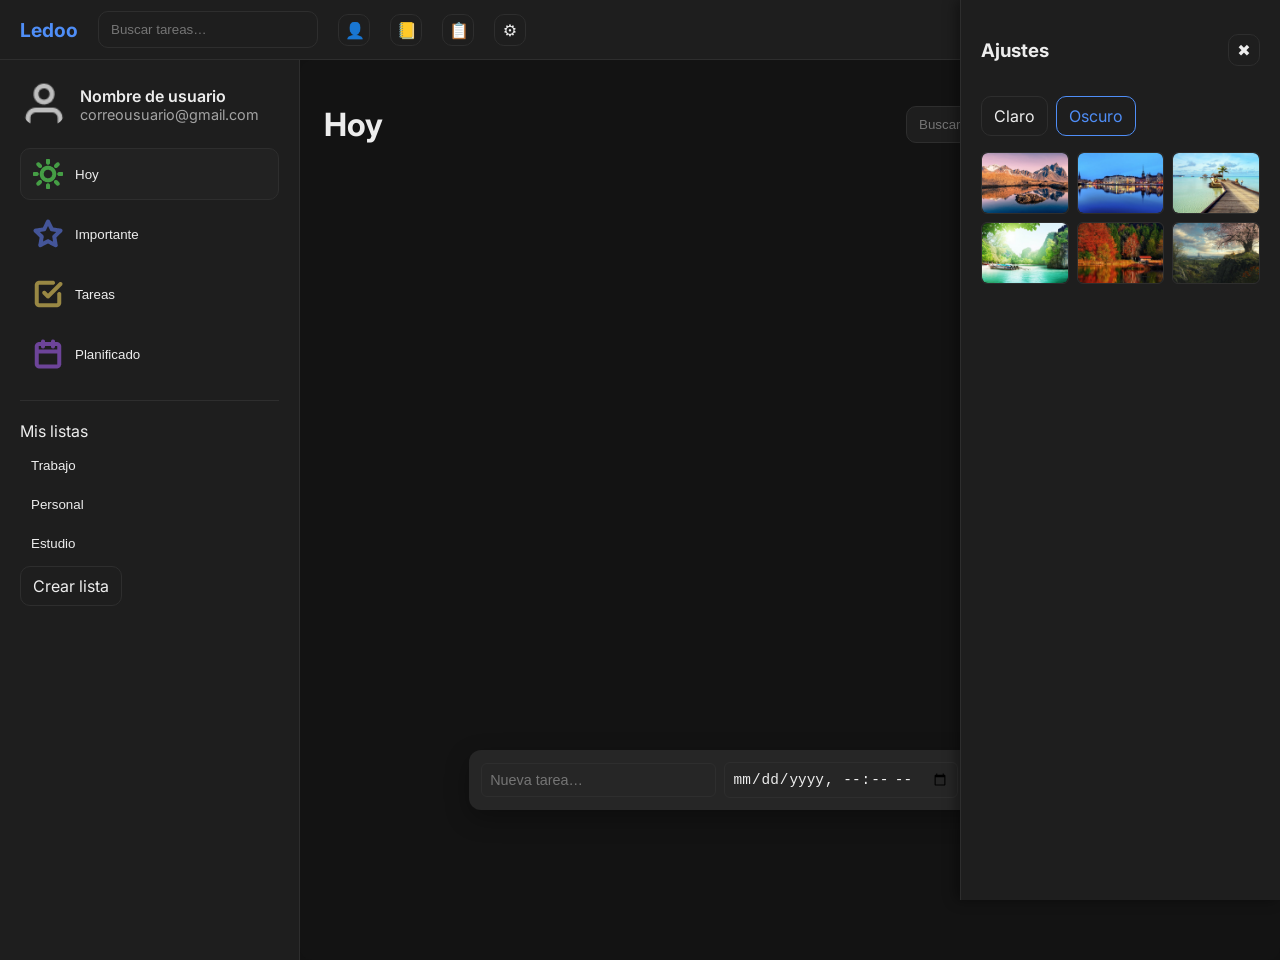
==== public/index.html @ b0784b48 "Reestructuración de carpetas, archivos, y preparación para migrar 1 / Reasignación de mediaqueries, " ====
<!DOCTYPE html>
<html lang="es">
<head>
  <meta charset="utf-8" />
  <meta name="viewport" content="width=device-width, initial-scale=1" />
  <title>Ledoo — Lista de tareas</title>
  <link rel="preconnect" href="https://fonts.googleapis.com">
  <link href="https://fonts.googleapis.com/css2?family=Inter:wght@400;600&display=swap" rel="stylesheet">
  <!-- Global variables y resets -->
  <link rel="stylesheet" href="../src/assets/styles/global.css">

  <!-- Tipografías -->
  <link rel="stylesheet" href="../src/assets/styles/fonts.css">

  <!-- Animaciones -->
  <link rel="stylesheet" href="../src/assets/styles/animations.css">

  <!-- Layout dividido -->
  <link rel="stylesheet" href="../src/assets/styles/layout/topbar.css">
  <link rel="stylesheet" href="../src/assets/styles/layout/sidebar.css">
  <link rel="stylesheet" href="../src/assets/styles/layout/main.css">
  <link rel="stylesheet" href="../src/assets/styles/layout/tasks.css">
  <link rel="stylesheet" href="../src/assets/styles/layout/panels.css">
  <link rel="stylesheet" href="../src/assets/styles/layout/settings.css">

  <!-- Media queries -->
  <link rel="stylesheet" href="../src/assets/styles/media/mediaPhone.css">
  <link rel="stylesheet" href="../src/assets/styles/media/mediaTablet.css">
  <link rel="stylesheet" href="../src/assets/styles/media/mediaLaptop.css">
  <link rel="stylesheet" href="../src/assets/styles/media/mediaDesktop.css">
  <link rel="stylesheet" href="styles/media/mediaLargeMonitor.css">
</head>
<body class="theme-dark">
  <div id="app">
    <!-- Topbar -->
    <header class="topbar" aria-label="Barra superior">
      <span class="logo">Ledoo</span>
      <label class="search">
        <input type="search" placeholder="Buscar tareas…" />
      </label>
      <button class="btn-icon" data-panel="panel-perfil" aria-label="panel-perfil">👤</button>
      <button class="btn-icon" data-panel="panel-secciones-principales" aria-label="panel-secciones-principales">📒</button>
      <button class="btn-icon" data-panel="panel-secciones-personales" aria-label="panel-secciones-personales">📋</button>
      <!-- Botón hamburguesa -->
      <button class="btn-icon setting" data-panel="settings-panel" aria-label="Abrir ajustes">⚙️</button>
    </header>

    <!-- Paneles contextuales debajo del topbar -->
    <aside class="context-panel" id="panel-perfil">
      <div class="panel-header">
        <h3>Perfil</h3>
        <div class="panel-options">
          <button class="btn-outline">Cerrar sesión</button>
          <button class="btn-icon close-panel" aria-label="Cerrar">✖</button>
        </div>
      </div>
      <div class="panel-body">
        <img src="../src/assets/images/icons/User.png" alt="Icono de perfil de usuario">
        <div class="panel-content">
          <p>Nombre de usuario</p>
          <p>correousuario@gmail.com</p>
    </aside>

    <aside class="context-panel" id="panel-secciones-principales">
      <div class="panel-header">
        <h3>Secciones principales</h3>
        <div class="panel-options">
          <button class="btn-icon close-panel" aria-label="Cerrar">✖</button>
        </div>
      </div>
      <div class="panel-body">
        <button class="btn-outline"><img src="../src/assets/images/icons/Sun.png" alt="Icono de sección para hoy"><p>Hoy</p></button>
        <button class="btn-outline"><img src="../src/assets/images/icons/Star.png" alt="Icono de sección para hoy"><p>Importante</p></button>
        <button class="btn-outline"><img src="../src/assets/images/icons/CheckSquare.png" alt="Icono de sección para hoy"><p>Tareas</p></button>
        <button class="btn-outline"><img src="../src/assets/images/icons/Calendar.png" alt="Icono de sección para hoy"><p>Planificado</p></button>
      </div>
    </aside>

    <aside class="context-panel" id="panel-secciones-personales">
      <div class="panel-header">
        <h3>Secciones personales</h3>
        <button class="btn-outline create-list" aria-label="CrearLista">Crear lista</button>
        <button class="btn-icon close-panel" aria-label="Cerrar">✖</button>
      </div>
      <div class="panel-body">
        <button class="btn-outline">Estudio</button>
        <button class="btn-outline">Trabajo</button>
        <button class="btn-outline">Personal</button>
      </div>
    </aside>

    <!-- Sidebar -->
    <aside class="sidebar" aria-label="Barra lateral">
      <div class="user-card">
        <img src="../src/assets/images/icons/User.png" alt="Icono de perfil de usuario">
        <div class="user-info">
          <div class="user-name">Nombre de usuario</div>
          <div class="user-email">correousuario@gmail.com</div>
        </div>
      </div>

      <nav class="nav-sections" aria-label="Secciones">
        <button class="nav-item is-active">
          <img src="../src/assets/images/icons/Sun.png" alt="Icono de sección para hoy">
          <span>Hoy</span>
        </button>
        <button class="nav-item">
          <img src="../src/assets/images/icons/Star.png" alt="Icono de sección para importante">
          <span>Importante</span>
        </button>
        <button class="nav-item">
          <img src="../src/assets/images/icons/CheckSquare.png" alt="Icono de sección para tareas">
          <span>Tareas</span>
        </button>
        <button class="nav-item">
          <img src="../src/assets/images/icons/Calendar.png" alt="Icono de sección para planificado">
          <span>Planificado</span>
        </button>
      </nav>

      <div class="divider" role="separator"></div>

      <div class="lists">
        <div class="lists-header">
          <span>Mis listas</span>
        </div>
        <ul class="list-group">
          <li><button class="list-item">Trabajo</button></li>
          <li><button class="list-item">Personal</button></li>
          <li><button class="list-item">Estudio</button></li>
          <button class="btn-outline create-list" aria-label="CrearLista">Crear lista</button>
        </ul>
      </div>
    </aside>

    <!-- Main content -->
    <main class="main" aria-label="Contenido principal">
      <header class="main-header">
        <h1>Hoy</h1>
        <div class="actions">
          <label class="search">
            <span class="sr-only">Buscar tareas</span>
            <input type="search" placeholder="Buscar tareas…" />
          </label>
          <button class="btn" aria-label="Nueva tarea">Nueva tarea</button>
        </div>
      </header>

      <section class="tasks" aria-label="Lista de tareas">
        <!-- Aquí se insertan las tareas dinámicas -->
      </section>
      <form class="task-form">
        <input type="text" class="task-input" placeholder="Nueva tarea…" required />
        <input type="datetime-local" class="task-date" />
        <label class="task-important">
          <input type="checkbox" />
          Importante
        </label>
        <button type="submit">Agregar</button>
      </form>
    </main>
  </div>

  <!-- Panel de ajustes hamburguesa -->
  <aside class="settings-panel open" id="settings-panel" aria-label="Ajustes">
    <div class="settings-header">
      <h3>Ajustes</h3>
      <button class="btn-icon close-settings" aria-label="Cerrar ajustes">✖</button>
    </div>
    <div class="section-actions">
      <button class="btn-outline">Claro</button>
      <button class="btn-outline is-active">Oscuro</button>
    </div>
    <div class="wallpaper-grid">
      <button class="wallpaper-card"><img src="../src/assets/images/themes/Fondo1.png" alt="Montaña" /></button>
      <button class="wallpaper-card"><img src="../src/assets/images/themes/Fondo2.png" alt="Ciudad" /></button>
      <button class="wallpaper-card"><img src="../src/assets/images/themes/Fondo3.png" alt="Costa" /></button>
      <button class="wallpaper-card"><img src="../src/assets/images/themes/Fondo4.png" alt="Lago" /></button>
      <button class="wallpaper-card"><img src="../src/assets/images/themes/Fondo5.png" alt="Bosque" /></button>
      <button class="wallpaper-card"><img src="../src/assets/images/themes/Fondo6.png" alt="Valle" /></button>
    </div>
  </aside>

  <!-- Scripts -->
  <script type="module" src="../src/assets/scripts/tasks/task-init.js"></script>
  <script type="module" src="../src/assets/scripts/tasks/task-create.js"></script>
  <script type="module" src="../src/assets/scripts/tasks/task-storage.js"></script>
  <script type="module" src="../src/assets/scripts/settings/panel-init.js"></script>
  <script type="module" src="../src/assets/scripts/settings/panel-manager.js"></script>
  <script type="module" src="../src/assets/scripts/settings/settings.js"></script>
  <script type="module" src="../src/assets/scripts/settings/appearance.js"></script>
</body>
</html>
---- src/assets/styles/global.css ----
:root {
    --bg: #121212;
    --surface: #1E1E1E;
    --surface-2: #262626;
    --text: #EDEDED;
    --muted: #A3A3A3;
    --primary: #4F8EF7;
    --accent: #7DD3FC;
    --success: #34D399;
    --danger: #F87171;
    --warning: #FBBF24;
    --border: #2E2E2E;
    --shadow: 0 8px 24px rgba(0,0,0,0.3);
    --radius: 12px;
    --space: 16px;
}

* { box-sizing: border-box }
html, body { height: 100% }
body {
    margin: 0;
    font-family: Inter, system-ui, -apple-system, Segoe UI, Roboto, "Helvetica Neue", Arial, sans-serif;
    background: var(--bg);
    color: var(--text);
}

#app {
    display: grid;
    grid-template-columns: 300px 1fr;
    grid-template-rows: auto 1fr;
    height: 100vh;
}

.sr-only {
    position: absolute!important;
    width: 1px!important;
    height: 1px!important;
    padding: 0!important;
    margin: -1px!important;
    overflow: hidden!important;
    clip: rect(0,0,0,0)!important;
    border: 0!important;
}
---- src/assets/styles/layout/topbar.css ----
/* Topbar */
.topbar {
    grid-column: 1 / -1;
    height: 60px;
    background: var(--surface);
    border-bottom: 1px solid var(--border);
    display: flex;
    align-items: center;
    justify-content: start;
    padding: 0 20px;
    gap: 20px;
}

.logo {
    font-weight: 700;
    font-size: 1.2rem;
    color: var(--primary);
}

.search input {
    width: 300px;
    padding: 8px 12px;
    border-radius: 8px;
    border: 1px solid var(--border);
    background: var(--surface-2);
    color: var(--text);
}
---- src/assets/styles/layout/sidebar.css ----
/* Sidebar */
.sidebar {
    background: var(--surface);
    border-right: 1px solid var(--border);
    padding: 20px;
    display: flex;
    flex-direction: column;
    gap: 20px;
}

.user-card {
    display: grid;
    grid-template-columns: 48px 1fr;
    gap: 12px;
    align-items: center;
}

.user-card img {
    width: 48px;
    height: 48px;
    border-radius: 50%;
}

.user-name {
    font-weight: 600;
}

.user-email {
    color: var(--muted);
    font-size: 0.9rem;
}

.nav-sections {
    display: flex;
    flex-direction: column;
    gap: 8px;
}

.nav-item {
    width: 100%;
    display: flex;
    align-items: center;
    gap: 12px;
    padding: 10px 12px;
    border-radius: 10px;
    background: transparent;
    color: var(--text);
    border: 1px solid transparent;
    cursor: pointer;
}

.nav-item:hover {
    background: var(--surface-2);
}

.nav-item.is-active {
    border-color: var(--border);
    background: #222;
}

.divider {
    height: 1px;
    background: var(--border);
}

.lists-header {
    display: flex;
    align-items: center;
    justify-content: space-between;
    margin-bottom: 8px;
}

.list-group {
    list-style: none;
    padding: 0;
    margin: 0;
    display: grid;
    gap: 6px;
}
.list-item {
    width: 100%;
    text-align: left;
    background: transparent;
    border: 1px solid transparent;
    color: var(--text);
    padding: 8px 10px;
    border-radius: 8px;
    cursor: pointer;
}
.list-item:hover { background: var(--surface-2) }
---- src/assets/styles/layout/main.css ----
.main {
    padding: 24px;
    display: flex;
    flex-direction: column;
    gap: 24px;
    background-color: rgba(36, 35, 35, 0.1); /* capa oscura semitransparente */
    background-blend-mode: multiply;
    border-radius: var(--radius);
    position: relative;
}

.main-header {
    display: flex;
    align-items: center;
    justify-content: space-between;
}

.actions {
    display: flex;
    align-items: center;
    gap: 12px;
}

.search input {
    background: var(--surface);
    border: 1px solid var(--border);
    color: var(--text);
    padding: 10px 12px;
    border-radius: 10px;
    width: 260px;
}

.btn, .btn-outline, .btn-icon {
    font: inherit;
    cursor: pointer;
    border-radius: 10px;
    text-align: center;
}

.btn {
    background: var(--primary);
    color: white;
    border: none;
    padding: 10px 14px;
}

.btn-icon {
    z-index: 4;
}

.btn-outline {
    width: max-content;
    height: 40px;
    background: transparent;
    border: 1px solid var(--border);
    color: var(--text);
    padding: 8px 12px;
}

.btn-outline.is-active { border-color: var(--primary); color: var(--primary) }
.btn-icon {
    width: 32px; height: 32px;
    display: grid; place-items: center;
    background: var(--surface);
    border: 1px solid var(--border);
    color: var(--text);
}
---- src/assets/styles/layout/tasks.css ----
.tasks {
    display: grid;
    gap: 10px;
}
.task {
    display: flex;
    align-items: center;
    gap: 12px;
    padding: 12px;
    border: 1px solid var(--border);
    border-radius: var(--radius);
    background: var(--surface);
    box-shadow: var(--shadow);
}
.task-actions {
    display: flex;
    flex-direction: row;
}

.task-form {
    position: fixed;
    bottom: 16px;
    left: 0px;
    right: 0px;
    margin: 0px auto;
    max-width: 700px;
    width: calc(100% - 32px);
    padding: 12px;
    background: var(--surface-2);
    border-radius: 12px;
    display: flex;
    flex-wrap: nowrap;
    gap: 8px;
    align-items: center;
    z-index: 4;
    box-shadow: var(--shadow);
}


.task-form input[type="text"],
.task-form input[type="datetime-local"] {
    flex: 1 1 100%;
    padding: 8px;
    border: 1px solid var(--border);
    border-radius: 6px;
    background: var(--surface-1);
    color: var(--text);
    font-size: 0.9rem;
}

.task-form label.task-important {
    display: flex;
    align-items: center;
    gap: 6px;
    font-size: 0.9rem;
    color: var(--text);
}

.task-form button {
    padding: 8px 16px;
    background: var(--primary);
    color: white;
    border: none;
    border-radius: 6px;
    cursor: pointer;
    font-size: 0.9rem;
}

.edit-input {
    background: var(--surface-2);
    border: 1px solid var(--border);
    color: var(--text);
    padding: 4px 6px;
    border-radius: 6px;
    font-size: 0.9rem;
    margin: 2px 0;
}

.cancel-btn {
    background: var(--danger);
    color: white;
    border: none;
    border-radius: 6px;
    width: 32px;
    height: 32px;
    margin-left: 4px;
    cursor: pointer;
}

.edit-input:focus {
    outline: none;
    border-color: var(--primary);
}
.cancel-btn:hover {
    background: #e53935;
}

.task-actions .cancel-btn {
    background: var(--danger);
    color: white;
    border: none;
    border-radius: 6px;
    width: 32px;
    height: 32px;
    margin-left: 4px;
    cursor: pointer;
}

.task-actions .cancel-btn:hover {
    background: #e53935;
}

.checkbox {
    display: inline-flex;
    align-items: center;
    gap: 8px;
}

.checkbox input {
    appearance: none;
    width: 18px; height: 18px;
    border: 1px solid var(--border);
    border-radius: 4px;
    background: var(--surface-2);
    position: relative;
}

.checkbox input:checked {
    background: var(--success);
    border-color: var(--success);
}

.checkbox input:checked + span::after {
    content: "✓";
    position: relative;
    left: -18px;
    color: #001b0b;
    font-size: 14px;
    font-weight: 700;
}

.task-title { font-weight: 600 }
.task-meta {
    display: flex;
    gap: 8px;
    color: var(--muted);
    font-size: 0.9rem;
}

.tag.important {
    color: #FFD166;
}
---- src/assets/styles/layout/panels.css ----
.context-panel {
    position: fixed;
    top: 60px; /* debajo del topbar */
    left: 0;
    width: 100%;
    height: 35vh;
    background: var(--surface);
    border-bottom: 1px solid var(--border);
    box-shadow: 0 4px 12px rgba(0,0,0,0.3);
    z-index: 3;
    transform: translateY(-100%);
    opacity: 0;
    overflow: hidden;
    transition: transform 0.3s ease, opacity 0.3s ease;
    display: flex;
    flex-direction: column;
}

.panel-header {
    display: flex;
    justify-content: space-between;
    align-items: center;
    padding: 12px 16px;
    border-bottom: 1px solid var(--border);
}

.panel-header .btn-outline{
    width: max-content;
    padding: 10px;
}

.panel-body {
    flex: 1;
    padding: 16px;
    overflow-y: auto;
    display: flex;
    flex-direction: column;
    align-items: center;
    justify-content: center;
    text-align: center;
    gap: 12px;
}

#panel-secciones-personales .panel-body{
    align-items: baseline;
    justify-items: center;
    display: grid;
    grid-template-columns: 1fr 1fr 1fr;
    grid-template-rows: auto;
}

#panel-secciones-principales .panel-body {
    display: flex;
    flex-direction: column;
    align-items: center;
    justify-content: center;
}

#panel-secciones-principales .panel-body .btn-outline{
    min-width: 60%;
    display: flex;
    align-items: center;
    justify-content: start;
    gap: 8px;
}

#panel-secciones-principales .panel-body .btn-outline img {
    height: 30px;
    width: 30px;
}

.panel-options {
    width: 50%;
    display: flex;
    align-items: center;
    justify-content: flex-end;
    flex-direction: row;
    gap: 8px;
}
---- src/assets/styles/layout/settings.css ----
.settings-panel {
    position: fixed;
    top: 0;
    right: -320px; /* oculto */
    width: 320px;
    height: 100%;
    background: var(--surface);
    border-left: 1px solid var(--border);
    box-shadow: -4px 0 12px rgba(0,0,0,0.4);
    padding: 20px;
    display: flex;
    flex-direction: column;
    gap: 16px;
    transition: right 0.3s ease;
    z-index: 1000;
}

.settings-panel.open {
    right: 0; /* visible */
}

.settings-header {
    display: flex;
    justify-content: space-between;
    align-items: center;
}

.settings {
    margin-top: auto;
    display: flex;
    flex-direction: column;
    gap: 16px;
    padding-top: 12px;
}

.settings h3 {
    font-size: 1rem;
    font-weight: 600;
    margin-bottom: 4px;
    color: var(--text);
}

.section-actions {
    display: flex;
    gap: 8px;
}

.wallpaper-grid {
    display: grid;
    grid-template-columns: repeat(3, 1fr);
    gap: 8px;
}

.wallpaper-card {
    padding: 0;
    border: none;
    background: transparent;
    border-radius: 6px;
    overflow: hidden;
    cursor: pointer;
    border: 1px solid var(--border);
    transition: transform 0.2s ease, border-color 0.2s ease;
}

.wallpaper-card:hover {
    transform: scale(1.05);
    border-color: var(--primary);
}

.wallpaper-card img {
    width: 100%;
    height: 60px;
    object-fit: cover;
    display: block;
    border-radius: 6px;
}
---- src/assets/styles/media/mediaPhone.css ----
/* 📱 Mobile (≤430px) */
@media screen and (max-width: 431px) {
    #app {
        display: grid;
        grid-template-columns: 100vw;
        grid-template-rows: 10% 0% 90%;
        width: 100vw;
        overflow-x: hidden;
    }

    .topbar {
        grid-column: 1 / -1;
        grid-row: 1;
        flex-direction: row;
        align-items: center;
        padding: 12px 16px;
        gap: 8px;
        height: auto;
    }

    .logo {
        font-size: 1.1rem;
    }

    .search input {
        width: 30vw;
        font-size: 0.9rem;
        padding: 8px 10px;
    }

    .sidebar {
        min-width: 100vw;
        display: grid;
        padding: 12px;
        justify-content: center;
    }

    .user-card {
        display: flex;
        flex-direction: column;
        align-items: center;
        text-align: center;
    }

    .user-card img {
        width: 48px;
        height: 48px;
        border-radius: 50%;
        object-fit: cover;
    }

    .user-name,
    .user-email {
        font-size: 0.6rem;
        color: var(--text);
    }

    .nav-sections {
        justify-content: center;
        flex-wrap: wrap;
        width: 100vw;
    }

    .nav-item {
        width: 150px;
    }

    .main {
        min-width: 100vw;
        padding: 16px;
        background-size: cover;
        background-position: center;
        background-repeat: no-repeat;
        background-attachment: fixed;
        position: relative;
    }

    .main::before {
        content: "";
        position: absolute;
        inset: 0;
        background: rgba(18, 18, 18, 0.85);
        z-index: -1;
    }

    .main-header {
        gap: 8px;
    }

    .main-header h1 {
        font-size: 0.8rem;
    }

    .task {
        grid-template-columns: 1fr auto;
        font-size: 0.9rem;
        padding: 10px;
    }

    .task-meta {
        flex-direction: column;
        gap: 4px;
        font-size: 0.85rem;
        color: var(--muted);
    }

    .task-form {
        flex-direction: column;
        gap: 10px;
        padding: 12px;
        margin-top: 20px;
    }

    .task-form input[type="text"],
    .task-form input[type="datetime-local"] {
        width: 100%;
        font-size: 0.85rem;
    }

    .task-form button {
        width: 100%;
        font-size: 0.85rem;
        padding: 10px;
    }

    .task-form label.task-important {
        font-size: 0.8rem;
    }

    .btn,
    .btn-outline,
    .btn-icon {
        font-size: 0.9rem;
        padding: 8px 10px;
        border-radius: 10px;
        cursor: pointer;
        transition: background 0.2s ease, color 0.2s ease;
    }

    .btn {
        font-size: 0.8rem;
        width: 14vw;
        background: var(--primary);
        color: white;
    }

    .btn:hover {
        background: #3b78d8;
    }

    .btn-outline {
        background: transparent;
        border: 1px solid var(--border);
        color: var(--text);
    }

    .btn-outline.is-active {
        border-color: var(--primary);
        color: var(--primary);
    }

    .btn-icon {
        width: 32px;
        height: 32px;
        background: var(--surface-2);
        border: 1px solid var(--border);
        display: grid;
        place-items: center;
        font-size: 1rem;
    }

    .wallpaper-card img {
        width: 100%;
        height: 60px;
        object-fit: cover;
        border-radius: 6px;
        border: 1px solid var(--border);
        transition: transform 0.2s ease;
    }

    .wallpaper-card:hover img {
        transform: scale(1.05);
        border-color: var(--primary);
    }

    .context-panel {
        top: 56px;
        font-size: 0.85rem;
        height: 35vh;
    }

    .context-panel.open {
        transform: translateY(0);
        opacity: 1;
        overflow-y: auto;
    }

    .panel-body {
        padding: 10px 12px;
    }
}
---- src/assets/styles/media/mediaTablet.css ----
/* 📲 Tablet portrait (431–834px) */
@media screen and (min-width: 431px) and (max-width: 834px) {
    #app {
        grid-template-columns: 280px 1fr;
        min-height: 140vh;
    }

    .task-form {
        gap: 10px;
        padding: 14px;
        width: calc(100% - 24px);
        max-width: 600px;
    }

    .task-form input[type="text"],
    .task-form input[type="datetime-local"] {
        width: 100%;
        font-size: 0.85rem;
    }

    .task-form button {
        width: 100%;
        font-size: 0.85rem;
        padding: 10px;
    }

    .task-form label.task-important {
        font-size: 0.8rem;
    }

    .wallpaper-grid {
        grid-template-columns: repeat(2, 1fr);
    }

    .wallpaper-card img {
        height: 80px;
    }

    .context-panel.open {
        transform: translateY(0);
        opacity: 1;
        overflow-y: auto;
    }
}
---- src/assets/styles/media/mediaLaptop.css ----
/* 💻 Tablet landscape / small laptop (835–1280px) */
@media screen and (min-width: 835px) and (max-width: 1280px) {
    #app {
        min-height: 100vh;
    }

    .sidebar {
        height: 100vh;
    }

    .search input {
        width: 220px;
    }

    .main {
        height: 100vh;
    }

    .task {
        font-size: 0.95rem;
    }

    .task-form {
        left: 28%;
        bottom: 10vh;
        flex-wrap: nowrap;
    }
}
---- src/assets/styles/media/mediaDesktop.css ----
/* 🖥️ Desktop estándar (1281–1440px) */
@media screen and (min-width: 1281px) and (max-width: 1440px) {
    .sidebar {
        width: 280px;
    }

    .search input {
        width: 280px;
    }

    .task {
        font-size: 1rem;
    }
}
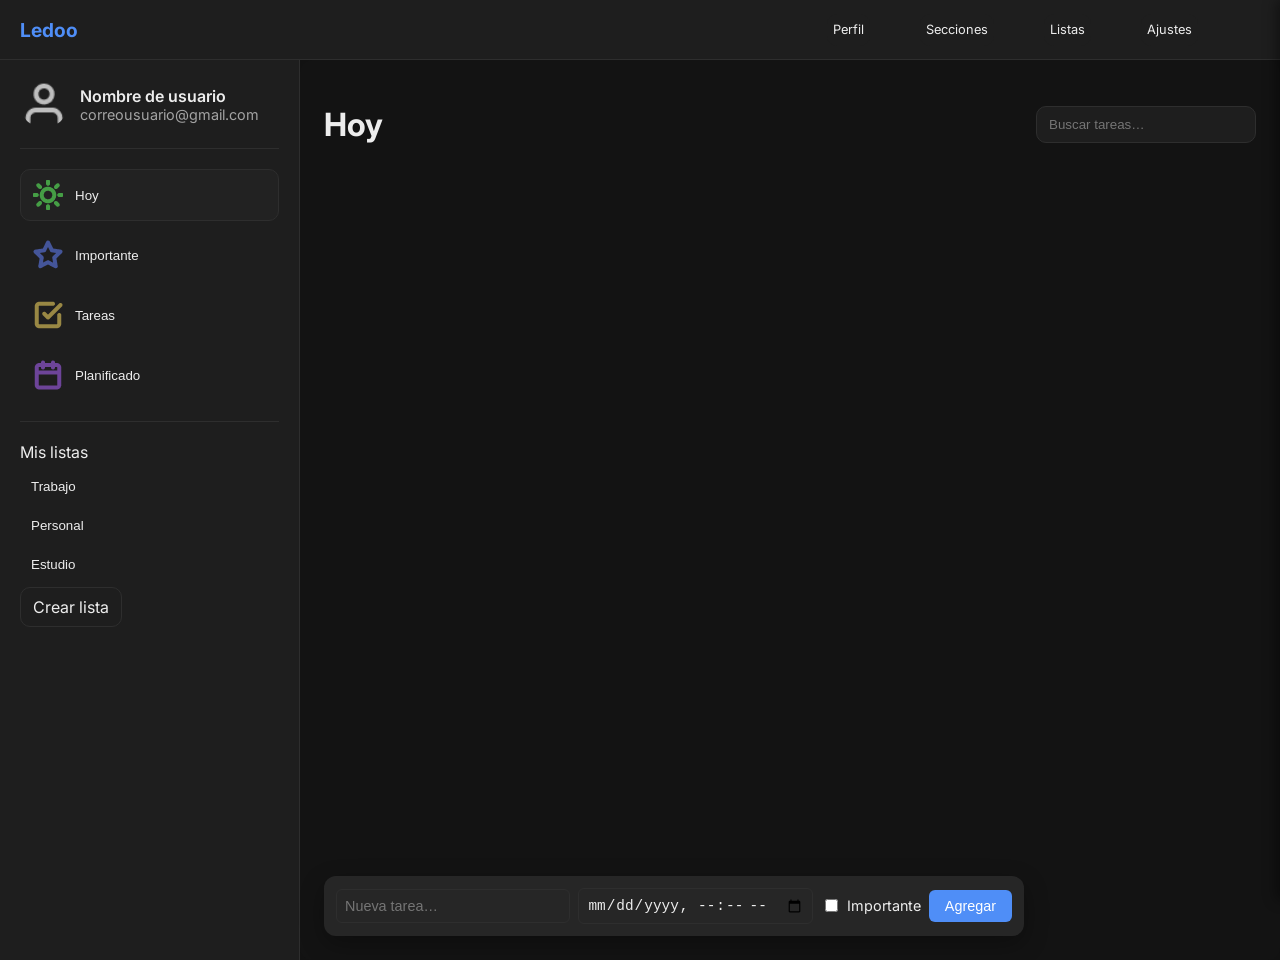
==== commit e56edfc6: "Restructuración de archivos y scripts / arrreglo task-create, y separación de task-edit y task-delet" ====
--- a/public/index.html
+++ b/public/index.html
@@ -28,21 +28,20 @@
   <link rel="stylesheet" href="../src/assets/styles/media/mediaTablet.css">
   <link rel="stylesheet" href="../src/assets/styles/media/mediaLaptop.css">
   <link rel="stylesheet" href="../src/assets/styles/media/mediaDesktop.css">
-  <link rel="stylesheet" href="styles/media/mediaLargeMonitor.css">
+  <link rel="stylesheet" href="../src/assets/styles/media/mediaLargeMonitor.css">
 </head>
 <body class="theme-dark">
   <div id="app">
     <!-- Topbar -->
     <header class="topbar" aria-label="Barra superior">
       <span class="logo">Ledoo</span>
-      <label class="search">
-        <input type="search" placeholder="Buscar tareas…" />
-      </label>
-      <button class="btn-icon" data-panel="panel-perfil" aria-label="panel-perfil">👤</button>
-      <button class="btn-icon" data-panel="panel-secciones-principales" aria-label="panel-secciones-principales">📒</button>
-      <button class="btn-icon" data-panel="panel-secciones-personales" aria-label="panel-secciones-personales">📋</button>
-      <!-- Botón hamburguesa -->
-      <button class="btn-icon setting" data-panel="settings-panel" aria-label="Abrir ajustes">⚙️</button>
+      <nav class="optionsNav">
+        <button class="optionItem" data-panel="panel-perfil" aria-label="panel-perfil">Perfil</button>
+        <button class="optionItem" data-panel="panel-secciones-principales" aria-label="panel-secciones-principales">Secciones</button>
+        <button class="optionItem" data-panel="panel-secciones-personales" aria-label="panel-secciones-personales">Listas</button>
+        <!-- Botón hamburguesa -->
+        <button class="optionItem setting" data-panel="settings-panel" aria-label="Abrir ajustes">Ajustes</button>
+      </nav>
     </header>
 
     <!-- Paneles contextuales debajo del topbar -->
@@ -99,6 +98,8 @@
         </div>
       </div>
 
+      <div class="divider" role="separator"></div>
+
       <nav class="nav-sections" aria-label="Secciones">
         <button class="nav-item is-active">
           <img src="../src/assets/images/icons/Sun.png" alt="Icono de sección para hoy">
@@ -135,20 +136,21 @@
 
     <!-- Main content -->
     <main class="main" aria-label="Contenido principal">
-      <header class="main-header">
-        <h1>Hoy</h1>
-        <div class="actions">
-          <label class="search">
-            <span class="sr-only">Buscar tareas</span>
-            <input type="search" placeholder="Buscar tareas…" />
-          </label>
-          <button class="btn" aria-label="Nueva tarea">Nueva tarea</button>
-        </div>
-      </header>
+      <div>
+        <header class="main-header">
+          <h1>Hoy</h1>
+          <div class="actions">
+            <label class="search">
+              <span class="sr-only">Buscar tareas</span>
+              <input type="search" placeholder="Buscar tareas…" />
+            </label>
+          </div>
+        </header>
 
-      <section class="tasks" aria-label="Lista de tareas">
-        <!-- Aquí se insertan las tareas dinámicas -->
-      </section>
+        <section class="tasks" aria-label="Lista de tareas">
+          <!-- Aquí se insertan las tareas dinámicas -->
+        </section>
+      </div>
       <form class="task-form">
         <input type="text" class="task-input" placeholder="Nueva tarea…" required />
         <input type="datetime-local" class="task-date" />
@@ -162,7 +164,7 @@
   </div>
 
   <!-- Panel de ajustes hamburguesa -->
-  <aside class="settings-panel open" id="settings-panel" aria-label="Ajustes">
+  <aside class="settings-panel" id="settings-panel" aria-label="Ajustes">
     <div class="settings-header">
       <h3>Ajustes</h3>
       <button class="btn-icon close-settings" aria-label="Cerrar ajustes">✖</button>
--- a/src/assets/styles/fonts.css
+++ b/src/assets/styles/fonts.css
@@ -0,0 +1,2 @@
+@import url('https://fonts.googleapis.com/css2?family=Bruno+Ace+SC&family=Fira+Code:wght@300..700&family=Montserrat:ital,wght@0,100..900;1,100..900&display=swap');
+@import url('https://fonts.googleapis.com/css2?family=Raleway:ital,wght@0,100..900;1,100..900&display=swap');
--- a/src/assets/styles/layout/topbar.css
+++ b/src/assets/styles/layout/topbar.css
@@ -6,7 +6,7 @@
     border-bottom: 1px solid var(--border);
     display: flex;
     align-items: center;
-    justify-content: start;
+    justify-content: space-between;
     padding: 0 20px;
     gap: 20px;
 }
@@ -17,11 +17,28 @@
     color: var(--primary);
 }
 
-.search input {
-    width: 300px;
-    padding: 8px 12px;
-    border-radius: 8px;
-    border: 1px solid var(--border);
-    background: var(--surface-2);
+.optionsNav {
+    width: 40%;
+    min-width: max-content;
+    display: flex;
+    flex-direction: row;
+    align-items: center;
+    justify-content: center;
+    gap: 50px;
+}
+
+.optionItem {
+    font: inherit;
+    cursor: pointer;
+    border-radius: 10px;
+    text-align: center;
+    height: 32px;
+    display: grid; 
+    place-items: center;
+    background: var(--surface);
+    border: none;
     color: var(--text);
-}
+    cursor: pointer;
+    z-index: 4;
+    font-size: 0.8rem;
+}
--- a/src/assets/styles/layout/main.css
+++ b/src/assets/styles/layout/main.css
@@ -1,6 +1,7 @@
 .main {
     padding: 24px;
     display: flex;
+    justify-content: space-between;
     flex-direction: column;
     gap: 24px;
     background-color: rgba(36, 35, 35, 0.1); /* capa oscura semitransparente */
--- a/src/assets/styles/layout/tasks.css
+++ b/src/assets/styles/layout/tasks.css
@@ -18,11 +18,6 @@
 }
 
 .task-form {
-    position: fixed;
-    bottom: 16px;
-    left: 0px;
-    right: 0px;
-    margin: 0px auto;
     max-width: 700px;
     width: calc(100% - 32px);
     padding: 12px;
@@ -81,10 +76,19 @@
     color: white;
     border: none;
     border-radius: 6px;
-    width: 32px;
-    height: 32px;
     margin-left: 4px;
     cursor: pointer;
+}
+
+.edit-btn {
+
+    cursor: pointer;
+    border-radius: 10px;
+    text-align: center;
+    place-items: center;
+    background: var(--surface);
+    border: 1px solid var(--border);
+    color: var(--text);
 }
 
 .edit-input:focus {
@@ -100,8 +104,6 @@
     color: white;
     border: none;
     border-radius: 6px;
-    width: 32px;
-    height: 32px;
     margin-left: 4px;
     cursor: pointer;
 }
@@ -142,11 +144,37 @@
 .task-title { font-weight: 600 }
 .task-meta {
     display: flex;
-    gap: 8px;
-    color: var(--muted);
-    font-size: 0.9rem;
+    gap: 0.5rem;
+    flex-wrap: wrap;
+    align-items: center;
 }
 
 .tag.important {
-    color: #FFD166;
-}+    background-color: var(--warning);
+    padding: 0.2rem 0.5rem;
+    border-radius: 4px;
+    white-space: nowrap;
+}
+
+.date {
+    font-size: 0.9rem;
+    color: var(--muted);
+}
+
+.btn-cancel {
+    background-color: transparent;
+    color: var(--danger);
+    border: 1px solid var(--danger);
+    padding: 0.3rem 0.6rem;
+    border-radius: 4px;
+    cursor: pointer;
+}
+
+.btn-icon[aria-label="Eliminar"] {
+    background-color: var(--danger);
+    color: white;
+    border: none;
+    padding: 0.3rem 0.6rem;
+    border-radius: 4px;
+    cursor: pointer;
+}
--- a/src/assets/styles/media/mediaPhone.css
+++ b/src/assets/styles/media/mediaPhone.css
@@ -198,4 +198,8 @@
     .panel-body {
         padding: 10px 12px;
     }
+
+    .optionsNav {
+        gap: 5px;
+    }
 }
--- a/src/assets/styles/media/mediaTablet.css
+++ b/src/assets/styles/media/mediaTablet.css
@@ -1,8 +1,11 @@
 /* 📲 Tablet portrait (431–834px) */
 @media screen and (min-width: 431px) and (max-width: 834px) {
     #app {
-        grid-template-columns: 280px 1fr;
-        min-height: 140vh;
+        display: grid;
+        grid-template-columns: 100vw;
+        grid-template-rows: 10% 0% 90%;
+        width: 100vw;
+        overflow-x: hidden;
     }
 
     .task-form {
--- a/src/assets/styles/media/mediaLargeMonitor.css
+++ b/src/assets/styles/media/mediaLargeMonitor.css
@@ -0,0 +1,21 @@
+/* 🖥️ Monitores grandes (≥1920px) */
+@media screen and (min-width: 1920px) {
+    .task {
+        font-size: 1.1rem;
+        padding: 16px;
+    }
+
+    .wallpaper-card img {
+        height: 120px;
+    }
+    }
+
+    @media screen and (min-width: 2560px) {
+    .search input {
+        width: 400px;
+    }
+
+    .task {
+        font-size: 1.2rem;
+    }
+}
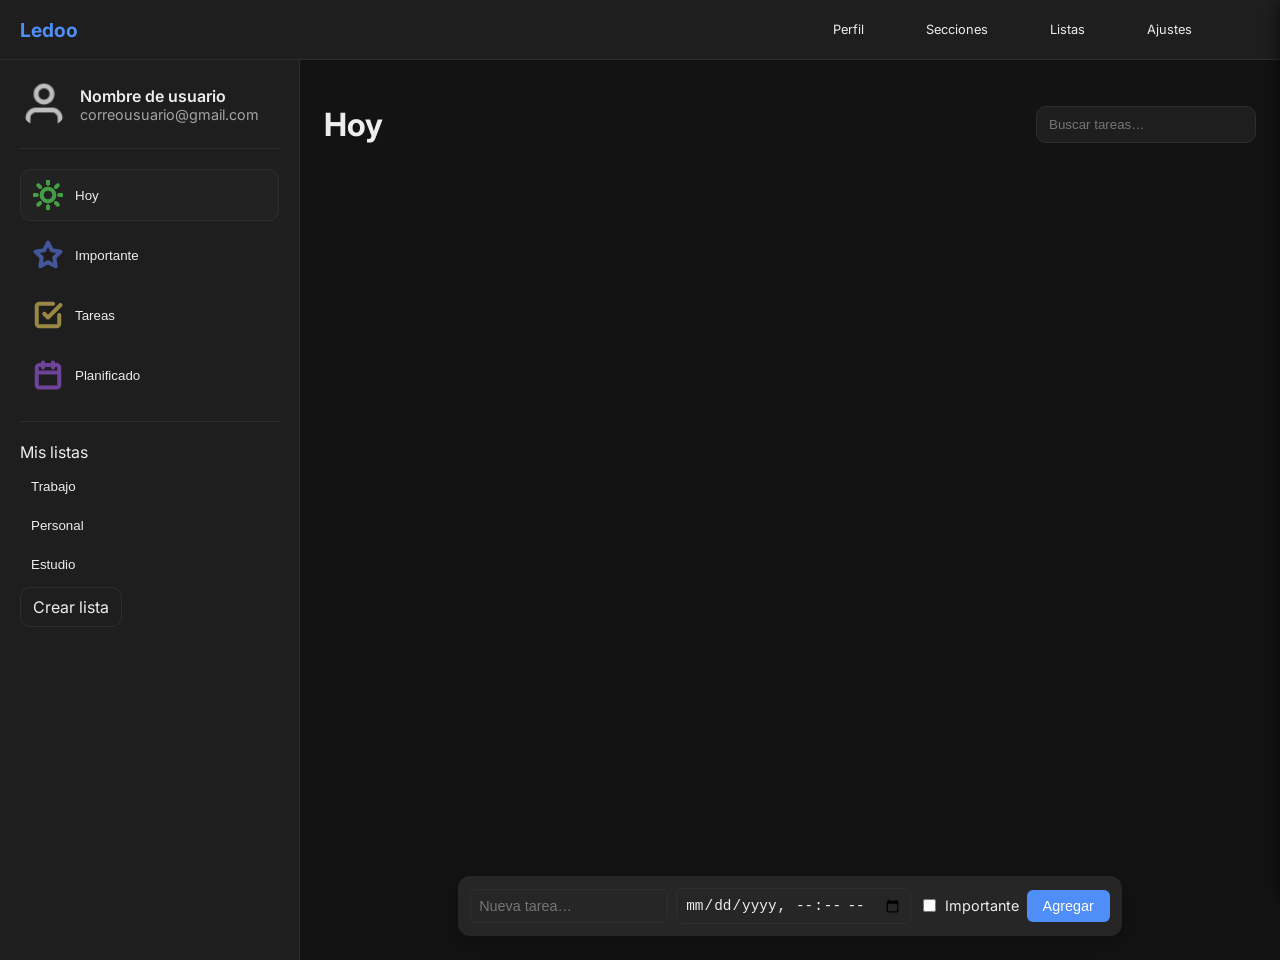
==== commit a017c741: "Correción de bugs visuales sección tareas, main. / 2" ====
--- a/public/index.html
+++ b/public/index.html
@@ -142,7 +142,7 @@
           <div class="actions">
             <label class="search">
               <span class="sr-only">Buscar tareas</span>
-              <input type="search" placeholder="Buscar tareas…" />
+              <input type="search" placeholder="Buscar tareas…"/>
             </label>
           </div>
         </header>
--- a/src/assets/styles/global.css
+++ b/src/assets/styles/global.css
@@ -16,7 +16,7 @@
 }
 
 * { box-sizing: border-box }
-html, body { height: 100% }
+html, body { min-height: 100vh; width: 100vw; }
 body {
     margin: 0;
     font-family: Inter, system-ui, -apple-system, Segoe UI, Roboto, "Helvetica Neue", Arial, sans-serif;
@@ -28,7 +28,8 @@
     display: grid;
     grid-template-columns: 300px 1fr;
     grid-template-rows: auto 1fr;
-    height: 100vh;
+    min-height: 100vh;
+    width: 100vw;
 }
 
 .sr-only {
--- a/src/assets/styles/layout/topbar.css
+++ b/src/assets/styles/layout/topbar.css
@@ -1,7 +1,7 @@
 /* Topbar */
 .topbar {
     grid-column: 1 / -1;
-    height: 60px;
+    min-height: 60px;
     background: var(--surface);
     border-bottom: 1px solid var(--border);
     display: flex;
--- a/src/assets/styles/layout/main.css
+++ b/src/assets/styles/layout/main.css
@@ -46,7 +46,7 @@
 }
 
 .btn-icon {
-    z-index: 4;
+    z-index: 1;
 }
 
 .btn-outline {
--- a/src/assets/styles/layout/tasks.css
+++ b/src/assets/styles/layout/tasks.css
@@ -12,14 +12,17 @@
     background: var(--surface);
     box-shadow: var(--shadow);
 }
+
 .task-actions {
     display: flex;
     flex-direction: row;
+    align-items: center;
+    gap: 8px;
 }
 
 .task-form {
-    max-width: 700px;
-    width: calc(100% - 32px);
+    margin: 0 auto;
+    width: 70%;
     padding: 12px;
     background: var(--surface-2);
     border-radius: 12px;
@@ -81,7 +84,7 @@
 }
 
 .edit-btn {
-
+    height: 25px;
     cursor: pointer;
     border-radius: 10px;
     text-align: center;
@@ -100,6 +103,7 @@
 }
 
 .task-actions .cancel-btn {
+    height: 25px;
     background: var(--danger);
     color: white;
     border: none;
@@ -150,10 +154,12 @@
 }
 
 .tag.important {
+    max-height: 25px;
     background-color: var(--warning);
-    padding: 0.2rem 0.5rem;
+    padding: 0.1rem 0.5rem;
     border-radius: 4px;
     white-space: nowrap;
+    text-align: center;
 }
 
 .date {
--- a/src/assets/styles/media/mediaPhone.css
+++ b/src/assets/styles/media/mediaPhone.css
@@ -23,9 +23,15 @@
     }
 
     .search input {
-        width: 30vw;
         font-size: 0.9rem;
         padding: 8px 10px;
+        background: rgba(255, 255, 255, 0.2);
+        -webkit-backdrop-filter: blur(10px);
+        backdrop-filter: blur(10px);
+        border-radius: 12px;
+        border: 1px solid rgba(255, 255, 255, 0.3);
+        padding: 0.8rem 1rem;
+        color: #fff;
     }
 
     .sidebar {
@@ -33,6 +39,7 @@
         display: grid;
         padding: 12px;
         justify-content: center;
+        overflow: hidden;
     }
 
     .user-card {
@@ -84,31 +91,39 @@
     }
 
     .main-header {
-        gap: 8px;
+        margin: 0 auto;
+        display: flex;
+        flex-direction: column;
+        align-items: center;
     }
 
     .main-header h1 {
-        font-size: 0.8rem;
+        font-size: 1.2rem;
     }
 
     .task {
-        grid-template-columns: 1fr auto;
+        max-width: 90vw;
+        flex-direction: column;
+        grid-template-columns: 1fr;
+        grid-template-rows:  auto auto;
         font-size: 0.9rem;
         padding: 10px;
     }
 
     .task-meta {
-        flex-direction: column;
+        flex-direction: row;
         gap: 4px;
         font-size: 0.85rem;
         color: var(--muted);
     }
 
     .task-form {
+        position: fixed;
+        bottom: 10px;
         flex-direction: column;
         gap: 10px;
         padding: 12px;
-        margin-top: 20px;
+        margin: 0 auto;
     }
 
     .task-form input[type="text"],
@@ -202,4 +217,8 @@
     .optionsNav {
         gap: 5px;
     }
+
+    .task.editing {
+        max-width: 90vw;
+    }
 }
--- a/src/assets/styles/media/mediaTablet.css
+++ b/src/assets/styles/media/mediaTablet.css
@@ -44,4 +44,8 @@
         opacity: 1;
         overflow-y: auto;
     }
+
+    .sidebar {
+        overflow: hidden;
+    }
 }
--- a/src/assets/styles/media/mediaLaptop.css
+++ b/src/assets/styles/media/mediaLaptop.css
@@ -1,9 +1,5 @@
 /* 💻 Tablet landscape / small laptop (835–1280px) */
 @media screen and (min-width: 835px) and (max-width: 1280px) {
-    #app {
-        min-height: 100vh;
-    }
-
     .sidebar {
         height: 100vh;
     }
@@ -16,13 +12,11 @@
         height: 100vh;
     }
 
+    .task-form {
+        width: max-content;
+    }
+
     .task {
         font-size: 0.95rem;
     }
-
-    .task-form {
-        left: 28%;
-        bottom: 10vh;
-        flex-wrap: nowrap;
-    }
 }
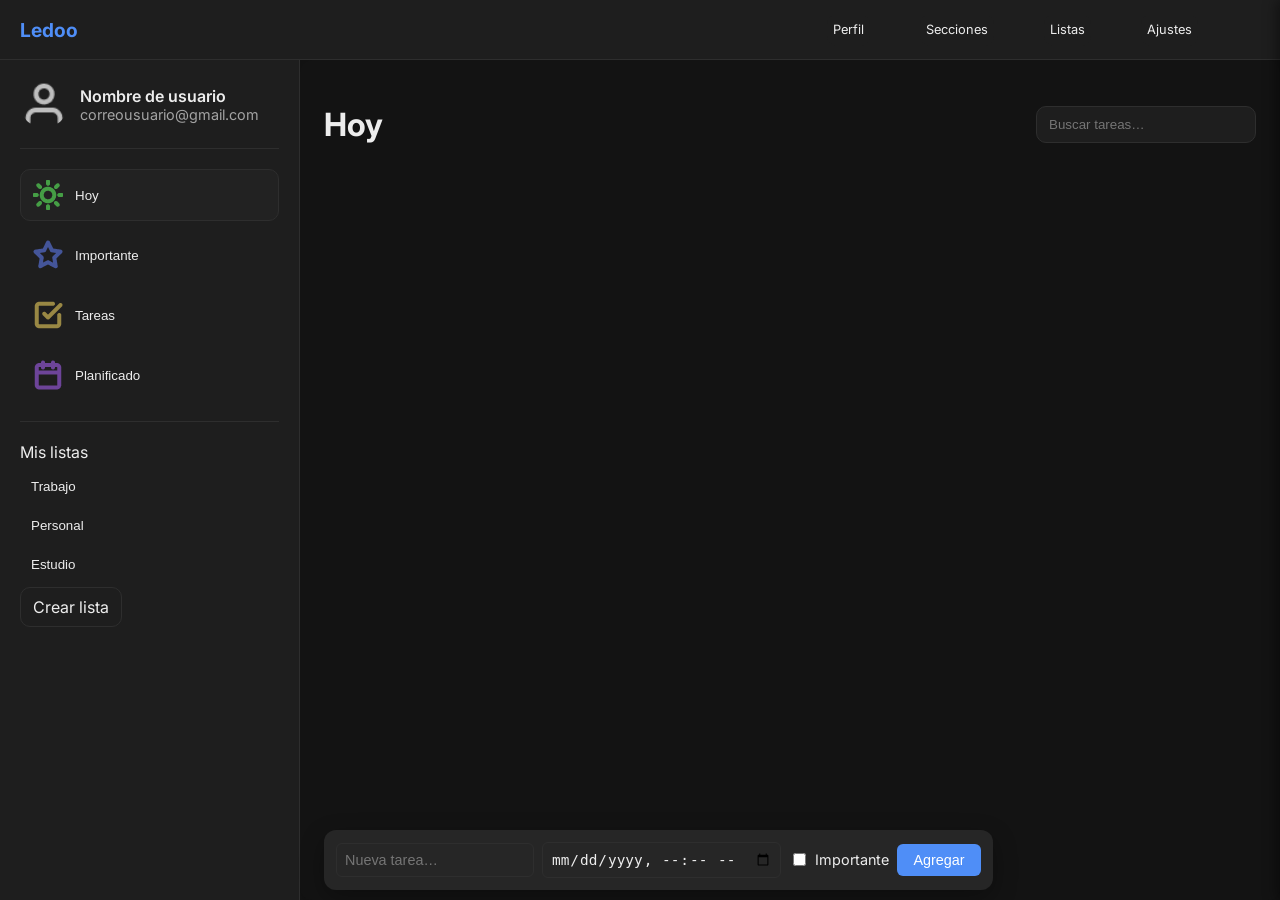
==== commit 807891b0: "Corrección bugs visuales y mediaqueries en sección de paneles" ====
--- a/public/index.html
+++ b/public/index.html
@@ -136,7 +136,7 @@
 
     <!-- Main content -->
     <main class="main" aria-label="Contenido principal">
-      <div>
+      <div class="main-content">
         <header class="main-header">
           <h1>Hoy</h1>
           <div class="actions">
--- a/src/assets/styles/global.css
+++ b/src/assets/styles/global.css
@@ -16,7 +16,7 @@
 }
 
 * { box-sizing: border-box }
-html, body { min-height: 100vh; width: 100vw; }
+html, body { min-height: 100vh; min-width: 100vw; overflow-x: hidden;}
 body {
     margin: 0;
     font-family: Inter, system-ui, -apple-system, Segoe UI, Roboto, "Helvetica Neue", Arial, sans-serif;
@@ -30,6 +30,7 @@
     grid-template-rows: auto 1fr;
     min-height: 100vh;
     width: 100vw;
+    overflow-x: hidden;
 }
 
 .sr-only {
--- a/src/assets/styles/layout/main.css
+++ b/src/assets/styles/layout/main.css
@@ -8,6 +8,12 @@
     background-blend-mode: multiply;
     border-radius: var(--radius);
     position: relative;
+}
+
+.main-content {
+    display: flex;
+    flex-direction: column;
+    gap: 20px;
 }
 
 .main-header {
--- a/src/assets/styles/layout/tasks.css
+++ b/src/assets/styles/layout/tasks.css
@@ -21,7 +21,8 @@
 }
 
 .task-form {
-    margin: 0 auto;
+    position: fixed;
+    bottom: 10px;
     width: 70%;
     padding: 12px;
     background: var(--surface-2);
--- a/src/assets/styles/layout/panels.css
+++ b/src/assets/styles/layout/panels.css
@@ -1,9 +1,10 @@
 .context-panel {
-    position: fixed;
+    position: absolute;
     top: 60px; /* debajo del topbar */
     left: 0;
     width: 100%;
-    height: 35vh;
+    min-height: 350px;
+    height: 40vh;
     background: var(--surface);
     border-bottom: 1px solid var(--border);
     box-shadow: 0 4px 12px rgba(0,0,0,0.3);
--- a/src/assets/styles/media/mediaPhone.css
+++ b/src/assets/styles/media/mediaPhone.css
@@ -118,13 +118,17 @@
     }
 
     .task-form {
+        width: 80vw;
         position: fixed;
         bottom: 10px;
+        left: 50%;
+        transform: translateX(-50%);
+        display: flex;
         flex-direction: column;
         gap: 10px;
         padding: 12px;
-        margin: 0 auto;
-    }
+    }
+
 
     .task-form input[type="text"],
     .task-form input[type="datetime-local"] {
--- a/src/assets/styles/media/mediaTablet.css
+++ b/src/assets/styles/media/mediaTablet.css
@@ -1,5 +1,5 @@
 /* 📲 Tablet portrait (431–834px) */
-@media screen and (min-width: 431px) and (max-width: 834px) {
+@media screen and (min-width: 431px) and (max-width: 835px) {
     #app {
         display: grid;
         grid-template-columns: 100vw;
@@ -9,10 +9,15 @@
     }
 
     .task-form {
-        gap: 10px;
-        padding: 14px;
-        width: calc(100% - 24px);
-        max-width: 600px;
+        width: 80vw;
+        position: fixed;
+        bottom: 10px;
+        left: 50%;
+        transform: translateX(-50%);
+        display: grid;
+        grid-template-columns: 1fr 1fr;
+        grid-template-rows: 1fr auto;
+        padding: 12px;
     }
 
     .task-form input[type="text"],
@@ -45,6 +50,7 @@
         overflow-y: auto;
     }
 
+
     .sidebar {
         overflow: hidden;
     }
--- a/src/assets/styles/media/mediaLaptop.css
+++ b/src/assets/styles/media/mediaLaptop.css
@@ -1,15 +1,8 @@
 /* 💻 Tablet landscape / small laptop (835–1280px) */
 @media screen and (min-width: 835px) and (max-width: 1280px) {
-    .sidebar {
-        height: 100vh;
-    }
 
     .search input {
         width: 220px;
-    }
-
-    .main {
-        height: 100vh;
     }
 
     .task-form {
@@ -20,3 +13,39 @@
         font-size: 0.95rem;
     }
 }
+@media screen and (min-width: 895px) and (max-width: 1000px) {
+    .optionsNav {
+        width: 50%;
+    }
+
+    .main-header .actions {
+        width: 40%;
+    }
+    .task-form {
+        position: fixed;
+        bottom: 10px;
+        display: grid;
+        grid-template-columns: 1fr 1fr;
+        grid-template-rows: 1fr auto;
+        padding: 12px;
+    }
+}
+
+@media screen and (min-width: 835px) and (max-width: 895px) {
+    .optionsNav {
+        width: 60%;
+    }
+
+    .main-header .actions {
+        width: 50%;
+    }
+
+    .task-form {
+        position: fixed;
+        bottom: 10px;
+        display: grid;
+        grid-template-columns: 1fr 1fr;
+        grid-template-rows: 1fr auto;
+        padding: 12px;
+    }
+}
--- a/src/assets/styles/media/mediaLargeMonitor.css
+++ b/src/assets/styles/media/mediaLargeMonitor.css
@@ -11,10 +11,6 @@
     }
 
     @media screen and (min-width: 2560px) {
-    .search input {
-        width: 400px;
-    }
-
     .task {
         font-size: 1.2rem;
     }
